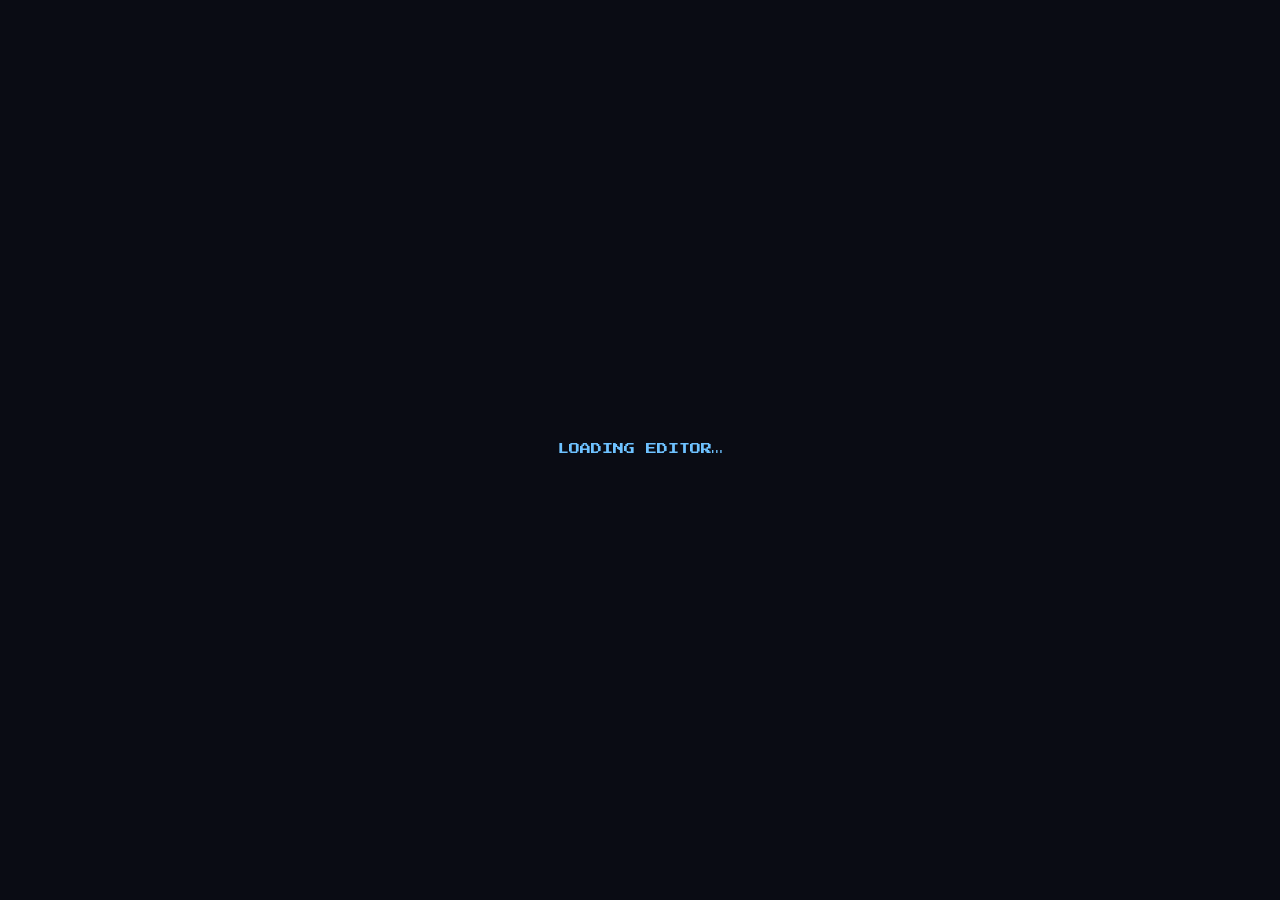
==== editor.html @ 24012fd6 "WIP: map/asset editor foundations (map docs, asset registry, edits loader) Maps are now plain data u" ====
<!DOCTYPE html>
<html lang="en">
<head>
<meta charset="utf-8">
<meta name="viewport" content="width=device-width, initial-scale=1.0, viewport-fit=cover">
<meta name="theme-color" content="#0a0c14">
<title>Alien Wrangler Editor</title>
<link rel="stylesheet" href="css/font.css">
<link rel="stylesheet" href="css/editor.css">
</head>
<body>
  <div id="app" class="booting">
    <header id="topbar">
      <a class="brand" href="./" title="Back to the game">ALIEN WRANGLER <b>EDITOR</b></a>
      <nav class="modes" role="tablist">
        <button data-mode="map" class="on" role="tab">MAPS</button>
        <button data-mode="assets" role="tab">ASSETS</button>
      </nav>
      <div class="map-picker" data-for="map">
        <select id="map-select" aria-label="Map"></select>
        <button id="btn-new-map" title="Make a brand-new map">+ NEW</button>
      </div>
      <div class="top-actions">
        <button id="btn-undo" title="Undo (Ctrl+Z)" aria-label="Undo">&#x21B6;</button>
        <button id="btn-redo" title="Redo (Ctrl+Shift+Z)" aria-label="Redo">&#x21B7;</button>
        <span id="save-state" title="Every change is saved as a draft in this browser straight away"></span>
        <button id="btn-play" class="primary" title="Play this map in the game, with your drafts">&#9654; PLAY TEST</button>
        <button id="btn-publish" class="accent" title="Make your changes part of the game for everyone">PUBLISH&hellip;</button>
        <button id="btn-more" title="Import, export, revert" aria-label="More">&#x22EF;</button>
      </div>
    </header>

    <main id="map-mode">
      <aside id="toolbar" aria-label="Tools"></aside>
      <section id="viewport">
        <canvas id="view"></canvas>
        <div id="tool-options"></div>
        <div id="status"></div>
        <div id="view-buttons">
          <button data-zoom="in" title="Zoom in (+)">+</button>
          <button data-zoom="out" title="Zoom out (-)">&minus;</button>
          <button data-zoom="fit" title="Fit the map (0)">FIT</button>
        </div>
        <div id="strip-note" class="hidden"></div>
      </section>
      <aside id="sidebar">
        <nav class="tabs" role="tablist">
          <button data-tab="palette" class="on">ADD</button>
          <button data-tab="inspect">EDIT</button>
          <button data-tab="layers">VIEW</button>
          <button data-tab="map">MAP</button>
          <button data-tab="problems">CHECK<span id="problem-count"></span></button>
        </nav>
        <div class="tab-body" id="tab-palette"></div>
        <div class="tab-body hidden" id="tab-inspect"></div>
        <div class="tab-body hidden" id="tab-layers"></div>
        <div class="tab-body hidden" id="tab-map"></div>
        <div class="tab-body hidden" id="tab-problems"></div>
      </aside>
    </main>

    <main id="asset-mode" class="hidden"></main>

    <div id="boot-msg">LOADING EDITOR&hellip;</div>
  </div>
  <div id="modal-root"></div>
  <div id="toast-root" aria-live="polite"></div>
  <script type="module" src="js/editor/main.js"></script>
</body>
</html>
---- css/font.css ----
/* Press Start 2P — OFL 1.1, (c) 2012 Cody Boisclair. See fonts/OFL.txt. Latin subset, base64-embedded so the page is fully self-contained. */
@font-face{font-family:"PixelFont";font-style:normal;font-weight:400;font-display:block;src:url([data-uri]) format("woff2");}
---- css/editor.css ----
/* Alien Wrangler map + asset editor (editor.html). Same night palette as the
   game; the pixel font for labels and buttons, a plain font where there's
   text to read or numbers to type. */
:root {
  --bg: #0a0c14;
  --panel: #131927;
  --panel2: #1a2234;
  --panel3: #222c43;
  --line: #2a3550;
  --line2: #3a4870;
  --ink: #e8ecf4;
  --dim: #8f9bb8;
  --faint: #5d6886;
  --accent: #6ec2ff;
  --gold: #ffd75e;
  --cyan: #41f0d8;
  --ok: #59d98c;
  --danger: #ff5e6c;
  --warn: #ffb35e;
  --px: "PixelFont", "Courier New", monospace;
  --ui: ui-sans-serif, system-ui, -apple-system, "Segoe UI", Roboto, sans-serif;
  --mono: ui-monospace, "SF Mono", Menlo, Consolas, monospace;
  --safe-b: env(safe-area-inset-bottom, 0px);
  --safe-t: env(safe-area-inset-top, 0px);
}

* { box-sizing: border-box; margin: 0; padding: 0; }
html, body { height: 100%; background: var(--bg); color: var(--ink); overflow: hidden; }
body { font: 13px/1.35 var(--ui); -webkit-tap-highlight-color: transparent; overscroll-behavior: none; }
.hidden { display: none !important; }
button, select, input, textarea { font: inherit; color: inherit; }
button { cursor: pointer; }
:focus-visible { outline: 2px solid var(--accent); outline-offset: 1px; }

/* ---------- buttons + fields ---------- */
.btn, #topbar button, .tabs button, .modes button, #view-buttons button, .tool-btn, .chip {
  font-family: var(--px); font-size: 9px; letter-spacing: 0.04em;
  background: var(--panel3); border: 1px solid var(--line2); border-bottom-color: #0b0f19; border-right-color: #0b0f19;
  box-shadow: inset 1px 1px 0 rgba(255, 255, 255, 0.07);
  border-radius: 3px; padding: 7px 9px; white-space: nowrap; user-select: none;
}
.btn:hover, #topbar button:hover, .tool-btn:hover, .chip:hover { background: #2b3755; }
.btn:active, #topbar button:active, .tool-btn:active { transform: translateY(1px); }
.btn:disabled, #topbar button:disabled { opacity: 0.4; cursor: default; transform: none; }
.btn.primary, #topbar .primary { background: #1f5a3a; border-color: #3a9a64; color: #dfffea; }
.btn.primary:hover, #topbar .primary:hover { background: #26704a; }
.btn.accent, #topbar .accent { background: #4a3a10; border-color: #b08a2a; color: var(--gold); }
.btn.accent:hover, #topbar .accent:hover { background: #5e4a16; }
.btn.danger { background: #4a1820; border-color: #a83a48; color: #ffd0d6; }
.btn.danger:hover { background: #5e1e28; }
.btn.small { padding: 5px 7px; font-size: 8px; }
.btn.block { width: 100%; }
.btn-row { display: flex; gap: 6px; flex-wrap: wrap; margin: 8px 0; }

input[type=text], input[type=number], input[type=password], input[type=search], select, textarea {
  background: #0c111c; border: 1px solid var(--line2); border-radius: 3px; padding: 5px 7px; min-width: 0;
}
input[type=number] { width: 72px; font-family: var(--mono); }
textarea { font-family: var(--mono); font-size: 12px; width: 100%; resize: vertical; }
input[type=checkbox] { accent-color: var(--accent); width: 15px; height: 15px; vertical-align: -3px; }
input[type=range] { accent-color: var(--accent); }
label { cursor: pointer; }

/* ---------- layout ---------- */
#app { display: flex; flex-direction: column; height: 100%; padding-top: var(--safe-t); }
#topbar {
  display: flex; align-items: center; gap: 10px; padding: 6px 10px; background: var(--panel);
  border-bottom: 1px solid var(--line); flex-wrap: wrap; z-index: 5;
}
.brand { font-family: var(--px); font-size: 10px; color: var(--accent); text-decoration: none; white-space: nowrap; }
.brand b { color: var(--gold); font-weight: normal; }
.modes { display: flex; gap: 2px; }
.modes button.on, .tabs button.on { background: #314066; border-color: var(--accent); color: #fff; }
.map-picker { display: flex; gap: 6px; align-items: center; flex: 1 1 220px; min-width: 0; }
#map-select { flex: 1; min-width: 0; max-width: 330px; font-size: 13px; }
.top-actions { display: flex; gap: 6px; align-items: center; margin-left: auto; }
#save-state { font-size: 11px; color: var(--dim); max-width: 220px; overflow: hidden; text-overflow: ellipsis; white-space: nowrap; }
#save-state.draft { color: var(--gold); }
#save-state.clean { color: var(--ok); }

main { flex: 1; min-height: 0; display: flex; }
#toolbar {
  width: 54px; background: var(--panel); border-right: 1px solid var(--line); display: flex; flex-direction: column;
  gap: 3px; padding: 6px 5px; overflow-y: auto;
}
.tool-btn { width: 44px; height: 40px; padding: 0; display: flex; flex-direction: column; align-items: center; justify-content: center; gap: 2px; font-size: 7px; }
.tool-btn .ico { font-family: var(--ui); font-size: 16px; line-height: 1; letter-spacing: 0; }
.tool-btn.on { background: #314066; border-color: var(--accent); color: #fff; box-shadow: inset 0 0 0 1px var(--accent); }
.tool-sep { height: 1px; background: var(--line); margin: 3px 2px; }

#viewport { flex: 1; position: relative; min-width: 0; overflow: hidden; background: #06080e; touch-action: none; }
#view { position: absolute; inset: 0; width: 100%; height: 100%; display: block; image-rendering: pixelated; }
#tool-options {
  position: absolute; top: 8px; left: 8px; right: 8px; display: flex; gap: 10px; align-items: center; flex-wrap: wrap;
  pointer-events: none; font-size: 12px;
}
#tool-options > * { pointer-events: auto; }
#tool-options:empty { display: none; }
.opt-group {
  display: flex; gap: 8px; align-items: center; background: rgba(19, 25, 39, 0.92); border: 1px solid var(--line);
  border-radius: 4px; padding: 5px 8px; flex-wrap: wrap;
}
.opt-group .lbl { font-family: var(--px); font-size: 8px; color: var(--dim); }
.opt-group .seg { display: inline-flex; }
.opt-group .seg button { font-family: var(--px); font-size: 8px; padding: 4px 7px; background: var(--panel3); border: 1px solid var(--line2); }
.opt-group .seg button + button { border-left: 0; }
.opt-group .seg button.on { background: #314066; border-color: var(--accent); color: #fff; }
.opt-swatch { width: 26px; height: 26px; image-rendering: pixelated; border: 1px solid var(--line2); background: #0c111c; vertical-align: middle; }
#status {
  position: absolute; left: 8px; bottom: 8px; font: 11px var(--mono); color: var(--dim); background: rgba(6, 8, 14, 0.8);
  padding: 3px 7px; border-radius: 3px; pointer-events: none; max-width: calc(100% - 140px);
  white-space: nowrap; overflow: hidden; text-overflow: ellipsis;
}
#view-buttons { position: absolute; right: 8px; bottom: 8px; display: flex; gap: 4px; }
#view-buttons button { min-width: 34px; height: 30px; font-size: 11px; }
#strip-note {
  position: absolute; left: 50%; top: 46px; transform: translateX(-50%); max-width: min(560px, 92%);
  background: rgba(19, 25, 39, 0.95); border: 1px solid var(--gold); border-radius: 4px; padding: 8px 12px; font-size: 12px;
}

#sidebar { width: 330px; background: var(--panel); border-left: 1px solid var(--line); display: flex; flex-direction: column; min-height: 0; }
.tabs { display: flex; gap: 2px; padding: 6px 6px 0; border-bottom: 1px solid var(--line); }
.tabs button { flex: 1; padding: 7px 2px; font-size: 8px; border-radius: 3px 3px 0 0; }
#problem-count { color: var(--danger); margin-left: 3px; }
#problem-count.warn { color: var(--warn); }
.tab-body { flex: 1; overflow-y: auto; padding: 10px; min-height: 0; -webkit-overflow-scrolling: touch; }

/* ---------- panels ---------- */
.sec { margin-bottom: 14px; }
.sec-title { font-family: var(--px); font-size: 8px; color: var(--accent); margin: 2px 0 7px; letter-spacing: 0.06em; display: flex; justify-content: space-between; align-items: center; gap: 6px; }
.sec-title .sub { color: var(--faint); font-family: var(--ui); font-size: 11px; letter-spacing: 0; }
.hint { color: var(--dim); font-size: 12px; margin: 4px 0 8px; }
.hint b { color: var(--ink); font-weight: 600; }
.note-box { background: #0f1522; border: 1px solid var(--line); border-radius: 4px; padding: 8px 10px; font-size: 12px; color: var(--dim); margin: 6px 0 10px; }
.note-box.gold { border-color: #6e5a1e; color: #e8d9a6; }
.note-box.red { border-color: #7a2a34; color: #ffc8cf; }
.field { display: flex; align-items: center; gap: 8px; margin: 5px 0; }
.field > .k { width: 92px; flex: none; color: var(--dim); font-size: 12px; }
.field > .v { flex: 1; display: flex; gap: 6px; align-items: center; flex-wrap: wrap; min-width: 0; }
.field .v input[type=text] { flex: 1; }
.xy { display: inline-flex; align-items: center; gap: 3px; font-family: var(--mono); font-size: 11px; color: var(--faint); }
.check { display: flex; gap: 7px; align-items: flex-start; margin: 6px 0; font-size: 12.5px; }
.check small { display: block; color: var(--faint); font-size: 11px; }
.search { width: 100%; margin-bottom: 8px; }

.swatches { display: grid; grid-template-columns: repeat(auto-fill, minmax(40px, 1fr)); gap: 4px; }
.swatch {
  aspect-ratio: 1; border: 1px solid var(--line2); border-radius: 2px; background: #0c111c center/contain no-repeat;
  image-rendering: pixelated; padding: 0; position: relative;
}
.swatch canvas { width: 100%; height: 100%; image-rendering: pixelated; display: block; }
.swatch.on { outline: 2px solid var(--gold); outline-offset: 1px; }
.assets-grid { display: grid; grid-template-columns: repeat(auto-fill, minmax(62px, 1fr)); gap: 5px; }
.asset-card {
  background: #0c111c; border: 1px solid var(--line); border-radius: 3px; padding: 3px; display: flex; flex-direction: column;
  align-items: center; gap: 2px; text-align: center; min-width: 0;
}
.asset-card:hover { border-color: var(--line2); background: #101828; }
.asset-card.on { border-color: var(--gold); box-shadow: 0 0 0 1px var(--gold); }
.asset-card canvas { width: 52px; height: 44px; image-rendering: pixelated; }
.asset-card .nm { font-size: 10px; color: var(--dim); line-height: 1.15; max-width: 100%; overflow: hidden; text-overflow: ellipsis; display: -webkit-box; -webkit-line-clamp: 2; -webkit-box-orient: vertical; }
.asset-card.mod .nm { color: var(--gold); }
.group-title { font-size: 11px; color: var(--faint); margin: 10px 0 4px; text-transform: uppercase; letter-spacing: 0.08em; }
.chips { display: flex; flex-wrap: wrap; gap: 4px; }
.chip { font-size: 8px; padding: 5px 7px; }
.chip.on { background: #314066; border-color: var(--accent); color: #fff; }

.layer-row { display: flex; align-items: center; gap: 8px; padding: 5px 2px; border-bottom: 1px solid #1c2438; font-size: 12.5px; }
.layer-row .k { flex: 1; }
.layer-row small { color: var(--faint); }
.legend { display: inline-block; width: 12px; height: 12px; border: 1px solid; vertical-align: -2px; margin-right: 4px; }

.problem { display: flex; gap: 8px; padding: 7px 6px; border-bottom: 1px solid #1c2438; cursor: pointer; font-size: 12.5px; align-items: flex-start; }
.problem:hover { background: #172036; }
.problem .sev { font-family: var(--px); font-size: 8px; padding: 2px 4px; border-radius: 2px; flex: none; margin-top: 1px; }
.problem .sev.error { background: #5e1e28; color: #ffc8cf; }
.problem .sev.warn { background: #5a3e12; color: #ffe0b0; }
.problem .sev.info { background: #1c3350; color: #cfe6ff; }
.problem small { display: block; color: var(--faint); font-size: 11.5px; margin-top: 2px; }

.thumb-big { display: block; margin: 4px auto 8px; image-rendering: pixelated; background: #0c111c; border: 1px solid var(--line); max-width: 100%; }

/* ---------- modals + toasts ---------- */
#modal-root:empty { display: none; }
.modal-back { position: fixed; inset: 0; background: rgba(2, 3, 8, 0.72); display: flex; align-items: center; justify-content: center; z-index: 50; padding: 14px; }
.modal {
  background: var(--panel); border: 1px solid var(--line2); border-radius: 5px; width: min(520px, 100%); max-height: calc(100% - 20px);
  display: flex; flex-direction: column; box-shadow: 0 12px 40px rgba(0, 0, 0, 0.6);
}
.modal.wide { width: min(760px, 100%); }
.modal-title { font-family: var(--px); font-size: 10px; color: var(--gold); padding: 12px 14px; border-bottom: 1px solid var(--line); }
.modal-body { padding: 12px 14px; overflow-y: auto; font-size: 13px; }
.modal-body p { margin: 0 0 9px; color: #c9d1e4; }
.modal-body ol, .modal-body ul { margin: 0 0 10px 20px; color: #c9d1e4; }
.modal-body li { margin: 3px 0; }
.modal-body code { font-family: var(--mono); font-size: 12px; background: #0c111c; padding: 1px 4px; border-radius: 2px; color: var(--cyan); }
.modal-body a { color: var(--accent); }
.modal-foot { display: flex; gap: 8px; justify-content: flex-end; padding: 10px 14px; border-top: 1px solid var(--line); flex-wrap: wrap; }
.pub-option { border: 1px solid var(--line); border-radius: 4px; padding: 10px 12px; margin-bottom: 10px; background: #0f1522; }
.pub-option h4 { font-family: var(--px); font-size: 9px; color: var(--accent); margin-bottom: 6px; font-weight: normal; }
.pub-option.best { border-color: #3a9a64; }
.change-list { font-family: var(--mono); font-size: 12px; background: #0c111c; border: 1px solid var(--line); border-radius: 3px; padding: 7px 9px; margin: 6px 0 10px; max-height: 150px; overflow: auto; }
.change-list div { white-space: nowrap; }
.change-list .add { color: var(--ok); } .change-list .del { color: var(--danger); } .change-list .mod { color: var(--gold); }

#toast-root { position: fixed; left: 50%; bottom: calc(18px + var(--safe-b)); transform: translateX(-50%); display: flex; flex-direction: column; gap: 6px; z-index: 60; pointer-events: none; align-items: center; }
.toast { background: #1d2740; border: 1px solid var(--line2); padding: 8px 14px; border-radius: 4px; font-size: 12.5px; box-shadow: 0 6px 20px rgba(0, 0, 0, 0.5); max-width: 90vw; animation: toast-in 0.18s ease-out; }
.toast.ok { border-color: #3a9a64; } .toast.err { border-color: var(--danger); } .toast.warn { border-color: var(--warn); }
@keyframes toast-in { from { opacity: 0; transform: translateY(6px); } }
.menu { position: fixed; background: var(--panel2); border: 1px solid var(--line2); border-radius: 4px; padding: 4px; z-index: 55; min-width: 230px; box-shadow: 0 10px 30px rgba(0, 0, 0, 0.55); }
.menu button { display: block; width: 100%; text-align: left; background: none; border: 0; padding: 8px 10px; font-size: 13px; border-radius: 3px; font-family: var(--ui); }
.menu button:hover { background: #2b3755; }
.menu button.danger { color: #ffb0ba; }
.menu hr { border: 0; border-top: 1px solid var(--line); margin: 4px 0; }

#boot-msg { position: fixed; inset: 0; display: flex; align-items: center; justify-content: center; font-family: var(--px); font-size: 11px; color: var(--accent); background: var(--bg); z-index: 40; }
#app:not(.booting) #boot-msg { display: none; }

/* ---------- asset mode ---------- */
#asset-mode { display: flex; }
#asset-mode.hidden { display: none; }
.ae-browser { width: 300px; background: var(--panel); border-right: 1px solid var(--line); display: flex; flex-direction: column; min-height: 0; }
.ae-browser .ae-tabs { display: flex; gap: 2px; padding: 6px 6px 0; border-bottom: 1px solid var(--line); }
.ae-browser .ae-tabs button { flex: 1; font-family: var(--px); font-size: 8px; padding: 7px 2px; background: var(--panel3); border: 1px solid var(--line2); border-radius: 3px 3px 0 0; }
.ae-browser .ae-tabs button.on { background: #314066; border-color: var(--accent); color: #fff; }
.ae-list { flex: 1; overflow-y: auto; padding: 8px; min-height: 0; }
.ae-center { flex: 1; display: flex; flex-direction: column; min-width: 0; position: relative; }
.ae-tools { display: flex; gap: 4px; padding: 6px 8px; background: var(--panel); border-bottom: 1px solid var(--line); flex-wrap: wrap; align-items: center; }
.ae-tools .tool-btn { width: 40px; height: 36px; }
.ae-tools .sep { width: 1px; align-self: stretch; background: var(--line); margin: 0 4px; }
.ae-canvas-wrap { flex: 1; position: relative; overflow: hidden; background:
  repeating-conic-gradient(#121826 0% 25%, #0d121d 0% 50%) 0 0 / 16px 16px; touch-action: none; }
#ae-canvas { position: absolute; inset: 0; width: 100%; height: 100%; image-rendering: pixelated; }
.ae-colors { display: flex; gap: 8px; align-items: center; padding: 6px 8px; background: var(--panel); border-top: 1px solid var(--line); flex-wrap: wrap; }
.ae-pal { display: flex; flex-wrap: wrap; gap: 2px; max-width: 100%; }
.ae-pal button { width: 18px; height: 18px; border: 1px solid #0006; border-radius: 2px; padding: 0; }
.ae-pal button.on { outline: 2px solid #fff; outline-offset: 0; z-index: 1; }
.ae-pal button.clear { background: repeating-conic-gradient(#888 0% 25%, #555 0% 50%) 0 0 / 8px 8px; }
.ae-cur { width: 34px; height: 34px; border: 2px solid #fff; border-radius: 3px; flex: none; }
.ae-side { width: 300px; background: var(--panel); border-left: 1px solid var(--line); overflow-y: auto; padding: 10px; }
.ae-preview { display: flex; gap: 8px; align-items: flex-end; flex-wrap: wrap; background: #0c111c; border: 1px solid var(--line); border-radius: 3px; padding: 8px; margin-bottom: 8px; }
.ae-preview canvas { image-rendering: pixelated; }
.ae-empty { display: flex; align-items: center; justify-content: center; height: 100%; color: var(--dim); font-size: 13px; text-align: center; padding: 20px; }

/* ---------- narrow screens: tools along the bottom, panels as a sheet ---------- */
@media (max-width: 900px) {
  .brand { display: none; }
  #topbar { gap: 6px; padding: 5px 6px; }
  .top-actions { margin-left: 0; flex-wrap: wrap; }
  #save-state { display: none; }
  #topbar button { padding: 7px 7px; font-size: 8px; }
  #map-mode { flex-direction: column; }
  #toolbar { width: auto; height: 50px; flex-direction: row; border-right: 0; border-top: 1px solid var(--line); order: 2; overflow-x: auto; overflow-y: hidden; padding: 4px; flex: none; }
  .tool-sep { width: 1px; height: auto; margin: 2px 3px; }
  .tool-btn { flex: none; }
  #viewport { order: 1; }
  #sidebar { order: 3; width: auto; height: 42vh; border-left: 0; border-top: 1px solid var(--line); flex: none; padding-bottom: var(--safe-b); }
  #sidebar.collapsed { height: auto; }
  #sidebar.collapsed .tab-body { display: none !important; }
  #asset-mode { flex-direction: column; overflow-y: auto; }
  .ae-browser { width: auto; height: 34vh; border-right: 0; border-bottom: 1px solid var(--line); flex: none; }
  .ae-center { min-height: 55vh; flex: none; }
  .ae-side { width: auto; border-left: 0; border-top: 1px solid var(--line); overflow: visible; }
}
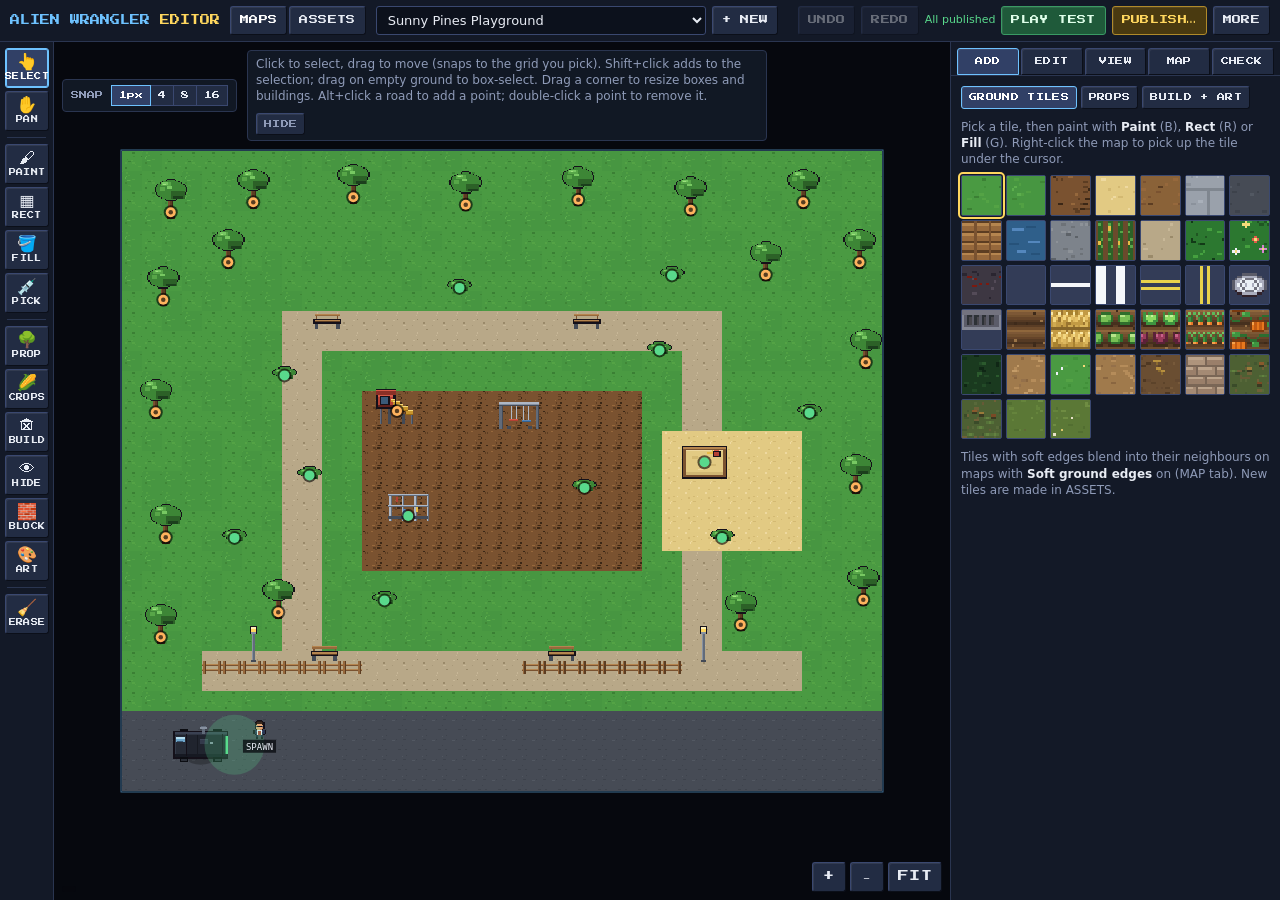
==== commit bd019685: "Map editor: viewport, tools, panels, map checker Co-Authored-By: Claude Opus 5.5 <noreply@anthropic." ====
--- a/editor.html
+++ b/editor.html
@@ -21,12 +21,12 @@
         <button id="btn-new-map" title="Make a brand-new map">+ NEW</button>
       </div>
       <div class="top-actions">
-        <button id="btn-undo" title="Undo (Ctrl+Z)" aria-label="Undo">&#x21B6;</button>
-        <button id="btn-redo" title="Redo (Ctrl+Shift+Z)" aria-label="Redo">&#x21B7;</button>
+        <button id="btn-undo" title="Undo (Ctrl+Z)">UNDO</button>
+        <button id="btn-redo" title="Redo (Ctrl+Shift+Z)">REDO</button>
         <span id="save-state" title="Every change is saved as a draft in this browser straight away"></span>
-        <button id="btn-play" class="primary" title="Play this map in the game, with your drafts">&#9654; PLAY TEST</button>
+        <button id="btn-play" class="primary" title="Play this map in the game, with your drafts">PLAY TEST</button>
         <button id="btn-publish" class="accent" title="Make your changes part of the game for everyone">PUBLISH&hellip;</button>
-        <button id="btn-more" title="Import, export, revert" aria-label="More">&#x22EF;</button>
+        <button id="btn-more" title="Import, export, settings, help">MORE</button>
       </div>
     </header>
 
